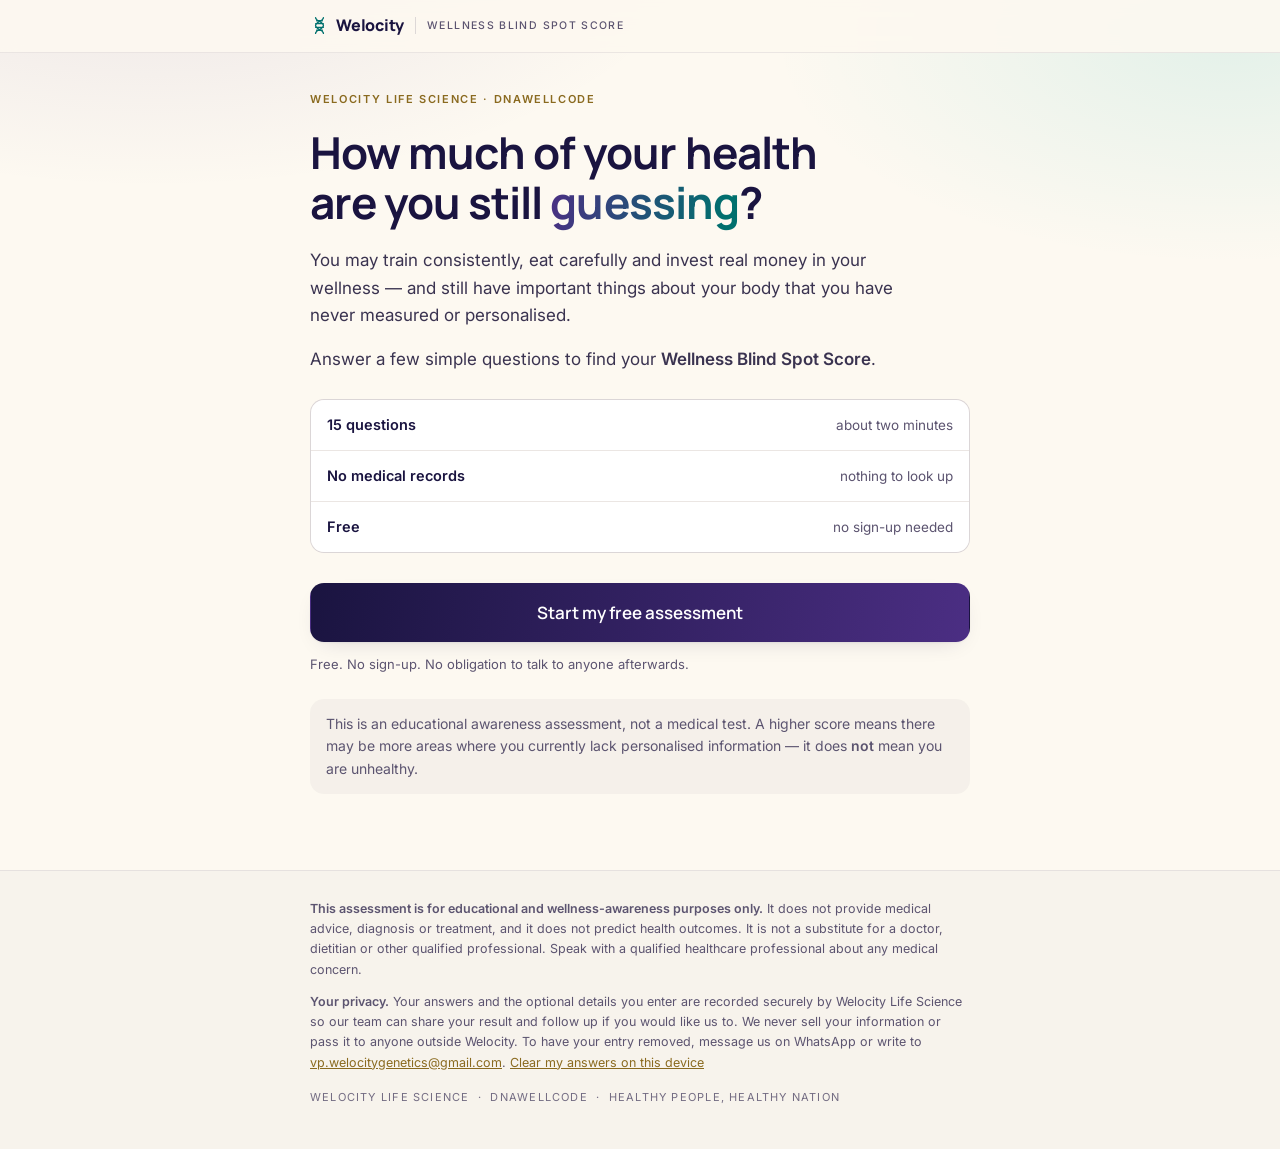
==== index.html @ 04bef615 "Add Welocity-branded Blind Spot Score with Google Sheet capture Rebuild of the Nitro Gym / Breach Ca" ====
<!doctype html>
<html lang="en">
<head>
<meta charset="utf-8">
<meta name="viewport" content="width=device-width, initial-scale=1, viewport-fit=cover">
<meta name="theme-color" content="#1A1440">
<meta name="description" content="A two-minute educational wellness-awareness assessment from Welocity Life Science. Find out how much of your health routine is built for you specifically.">
<meta name="robots" content="noindex">
<title>Wellness Blind Spot Score — Welocity Life Science</title>

<link rel="preconnect" href="https://fonts.googleapis.com">
<link rel="preconnect" href="https://fonts.gstatic.com" crossorigin>
<link href="https://fonts.googleapis.com/css2?family=Manrope:wght@400;500;600;700;800&family=Inter:wght@300;400;500;600&display=swap" rel="stylesheet">
<link rel="stylesheet" href="styles.css">
</head>
<body>

<a class="skip-link" href="#main">Skip to content</a>

<header class="topbar">
  <div class="wrap topbar__in">
    <span class="brand">
      <span class="brand__helix" aria-hidden="true">
        <svg viewBox="0 0 24 24" fill="none" stroke="currentColor" stroke-width="1.6" stroke-linecap="round">
          <path d="M7 2c0 5 10 5 10 10s-10 5-10 10"/>
          <path d="M17 2c0 5-10 5-10 10s10 5 10 10"/>
          <path d="M8.4 6h7.2M7.2 9.5h9.6M7.2 14.5h9.6M8.4 18h7.2"/>
        </svg>
      </span>
      Welocity
    </span>
    <span class="brand__sub">Wellness Blind Spot Score</span>
  </div>
</header>

<main id="main" class="wrap">

  <!-- ============ 1 · LANDING ============ -->
  <section class="screen is-active" id="s-intro" aria-labelledby="intro-h">
    <p class="eyebrow" data-role="event-label">Welocity Life Science &nbsp;·&nbsp; DNAWellCode</p>

    <h1 id="intro-h" class="display">How much of your health<br>are you still <em>guessing</em>?</h1>

    <p class="lede">
      You may train consistently, eat carefully and invest real money in your wellness — and
      still have important things about your body that you have never measured or personalised.
    </p>

    <p class="lede lede--tight">
      Answer a few simple questions to find your <strong>Wellness Blind Spot Score</strong>.
    </p>

    <ul class="facts" role="list">
      <li><span class="facts__k">15 questions</span><span class="facts__v">about two minutes</span></li>
      <li><span class="facts__k">No medical records</span><span class="facts__v">nothing to look up</span></li>
      <li><span class="facts__k">Free</span><span class="facts__v">no sign-up needed</span></li>
    </ul>

    <button class="btn btn--primary btn--lg" type="button" data-action="start">
      Start my free assessment
    </button>

    <p class="microcopy">Free. No sign-up. No obligation to talk to anyone afterwards.</p>

    <p class="note note--intro">
      This is an educational awareness assessment, not a medical test. A higher score means
      there may be more areas where you currently lack personalised information — it does
      <strong>not</strong> mean you are unhealthy.
    </p>
  </section>

  <!-- ============ 2 · DETAILS ============ -->
  <section class="screen" id="s-details" aria-labelledby="details-h" hidden>
    <p class="eyebrow">Before we start</p>
    <h2 id="details-h" class="h2">A few optional details</h2>
    <p class="lede lede--tight">
      Only used to personalise your result and to send it to you if you want it. You can skip
      every one of them.
    </p>

    <form id="details-form" novalidate>
      <div class="field">
        <label class="label" for="f-name">First name <span class="opt">optional</span></label>
        <input class="input" type="text" id="f-name" name="name" autocomplete="given-name"
               maxlength="40" placeholder="e.g. Rhea" enterkeyhint="next">
      </div>

      <div class="field">
        <label class="label" for="f-phone">WhatsApp number <span class="opt">optional</span></label>
        <input class="input" type="tel" id="f-phone" name="phone" autocomplete="tel"
               inputmode="numeric" maxlength="18" placeholder="e.g. 98765 43210" enterkeyhint="next">
        <p class="hint">So our team can send your result and answer questions. We never call unannounced.</p>
      </div>

      <fieldset class="field">
        <legend class="label">Age range <span class="opt">optional</span></legend>
        <div class="chips" id="f-age" role="radiogroup" aria-label="Age range"></div>
      </fieldset>

      <fieldset class="field">
        <legend class="label">What matters most to you right now? <span class="opt">optional</span></legend>
        <div class="chips" id="f-goal" role="radiogroup" aria-label="Primary wellness goal"></div>
      </fieldset>

      <div class="actions">
        <button class="btn btn--primary" type="submit">Continue</button>
        <button class="btn btn--ghost" type="button" data-action="skip-details">Skip</button>
      </div>
    </form>

    <p class="note">We never ask for medical history, conditions or medication.</p>
  </section>

  <!-- ============ 3 · QUESTIONS ============ -->
  <section class="screen" id="s-quiz" aria-labelledby="quiz-h" hidden>
    <h2 id="quiz-h" class="sr-only">Assessment questions</h2>

    <div class="progress">
      <div class="progress__meta">
        <span id="p-count" class="progress__count">1 / 15</span>
        <span id="p-cat" class="progress__cat"></span>
      </div>
      <div class="progress__track" role="progressbar" aria-valuemin="0" aria-valuemax="15"
           aria-valuenow="1" aria-label="Assessment progress" id="p-bar">
        <div class="progress__fill" id="p-fill"></div>
      </div>
    </div>

    <div id="q-host"></div>

    <p class="err" id="q-err" role="alert" hidden>Please choose an option to continue.</p>

    <div class="actions actions--split">
      <button class="btn btn--ghost" type="button" data-action="prev">Back</button>
      <button class="btn btn--primary" type="button" data-action="next">Next</button>
    </div>

    <p class="sr-only" aria-live="polite" id="q-live"></p>
  </section>

  <!-- ============ 4 · RESULT ============ -->
  <section class="screen" id="s-result" aria-labelledby="result-h" hidden>

    <p class="eyebrow">Your result</p>
    <h2 id="result-h" class="h2" data-role="result-heading">Your Wellness Blind Spot Score</h2>

    <div class="score">
      <div class="gauge">
        <svg viewBox="0 0 130 130" role="img" aria-labelledby="gauge-t" class="gauge__svg">
          <title id="gauge-t" data-role="gauge-title">Score</title>
          <circle class="gauge__bg" cx="65" cy="65" r="52" fill="none" stroke-width="9"></circle>
          <circle class="gauge__fg" cx="65" cy="65" r="52" fill="none" stroke-width="9"
                  stroke-linecap="round" id="gauge-arc"></circle>
        </svg>
        <div class="gauge__num">
          <span id="score-num">0</span><span class="gauge__pct">%</span>
        </div>
      </div>

      <div class="score__side">
        <p class="score__band" id="score-band">—</p>
        <p class="score__blurb" id="score-blurb"></p>
      </div>
    </div>

    <p class="note note--strong">
      This score reflects how much <strong>personalised clarity</strong> you currently have —
      not whether you are healthy or unhealthy.
    </p>

    <h3 class="h3">Where your uncertainty is concentrated</h3>
    <p class="sub">Your three largest blind-spot areas, based on your own answers.</p>
    <ul class="cats" id="cat-list" role="list"></ul>

    <details class="disclose">
      <summary>See all six areas and how this was calculated</summary>
      <ul class="cats cats--all" id="cat-all" role="list"></ul>
      <p class="note">
        Every answer carries a published blind-spot value from 0 (fully personalised) to 4
        (entirely unexamined). Your score is your total divided by the maximum possible for the
        questions that applied to you. Questions you marked as not applicable are excluded
        from both sides of that calculation.
      </p>
    </details>

    <section class="turn" aria-labelledby="turn-h">
      <h3 class="h3" id="turn-h">The real question isn't whether you're trying.<br>It's whether your routine actually knows you.</h3>
      <p>
        Two people can follow the same diet and the same programme and get different results.
        Genetics, lifestyle, environment, sleep, stress, age and medical history all play a part.
        Genetics is one factor among several — it influences how you respond, it does not decide
        your outcome.
      </p>
    </section>

    <section class="cta" aria-labelledby="cta-h" id="cta-block">
      <h3 class="h3" id="cta-h">Want to know where to begin?</h3>
      <p>
        Have a free introductory conversation with our team about what your answers suggest.
        Sometimes the honest answer is that you don't need anything further.
      </p>

      <div class="cta__row" id="cta-row">
        <a class="btn btn--wa" id="wa-1" href="#" target="_blank" rel="noopener noreferrer">
          <span class="wa-ico" aria-hidden="true"></span> <span data-role="wa-1-label">Talk to Mumtaz</span>
        </a>
        <a class="btn btn--wa" id="wa-2" href="#" target="_blank" rel="noopener noreferrer">
          <span class="wa-ico" aria-hidden="true"></span> <span data-role="wa-2-label">Talk to Laxman</span>
        </a>
      </div>
      <p class="microcopy">Opens WhatsApp with your score filled in. Free · No obligation.</p>

      <p class="note note--setup" id="wa-unset" hidden>
        <strong>Setup incomplete.</strong> No WhatsApp number has been filled in yet.
        Open <code>script.js</code> and set the numbers in the <code>CONTACTS</code> list
        in the CONFIG block at the top. This message disappears once at least one valid
        number is set.
      </p>

      <p class="note note--minor" id="minor-note" hidden>
        You told us you're under 18. Please ask a parent or guardian to start this
        conversation with you — we don't discuss personalised wellness with minors directly.
      </p>
    </section>

    <div class="actions actions--center">
      <button class="btn btn--ghost" type="button" data-action="retake">Retake assessment</button>
    </div>
  </section>

</main>

<footer class="foot">
  <div class="wrap">
    <p class="foot__legal">
      <strong>This assessment is for educational and wellness-awareness purposes only.</strong>
      It does not provide medical advice, diagnosis or treatment, and it does not predict health
      outcomes. It is not a substitute for a doctor, dietitian or other qualified professional.
      Speak with a qualified healthcare professional about any medical concern.
    </p>
    <p class="foot__legal">
      <strong>Your privacy.</strong> Your answers and the optional details you enter are recorded
      securely by Welocity Life Science so our team can share your result and follow up if you
      would like us to. We never sell your information or pass it to anyone outside Welocity.
      To have your entry removed, message us on WhatsApp or write to
      <a href="mailto:vp.welocitygenetics@gmail.com">vp.welocitygenetics@gmail.com</a>.
      <button class="linkbtn" type="button" data-action="clear">Clear my answers on this device</button>
    </p>
    <p class="foot__brand">Welocity Life Science &nbsp;·&nbsp; DNAWellCode &nbsp;·&nbsp; Healthy People, Healthy Nation</p>
  </div>
</footer>

<script src="script.js"></script>
</body>
</html>
---- styles.css ----
/* ==========================================================================
   Wellness Blind Spot Score — Welocity Life Science
   Palette: deep indigo-violet ink + warm cream + a vivid teal/lime "genomic"
   accent and a premium gold. Deliberately NOT clinical-navy: the Welocity
   content rule is vibrant / premium / intriguing, never clinical-dark.
   Every text pair below was checked against WCAG AA on its own background.
   ========================================================================== */

:root{
  /* ink */
  --ink:#1A1440;          /* deep indigo-violet — headings, primary button   */
  --ink-2:#2A2160;        /* hover state                                     */
  --plum:#4B2E83;         /* gradient partner, decorative                    */

  /* accent */
  --teal:#00A9A5;         /* decorative only — too light for text on cream   */
  --teal-deep:#00706E;    /* AA on white: 5.90:1 — selection, progress, focus*/
  --teal-wash:#E4F7F4;    /* selected-option background                      */
  --lime:#8FD14F;         /* vitality accent, decorative                     */
  --wa:#0B7A4B;           /* WhatsApp green, AA on white: 5.44:1             */
  --wa-hover:#096540;

  /* warm neutrals */
  --cream:#FDF9F1;
  --card:#FFFFFF;
  --charcoal:#231D33;
  --body:#3A3350;
  --muted:#5C5470;        /* AA on cream: 6.77:1                             */
  --gold:#D4A537;         /* decorative                                      */
  --gold-ink:#8A6A1F;     /* AA on cream: 4.78:1 — eyebrows, links           */

  --line:rgba(26,20,64,.14);
  --line-soft:rgba(26,20,64,.08);

  --font-h:'Manrope','Segoe UI',system-ui,-apple-system,sans-serif;
  --font-b:'Inter','Segoe UI',system-ui,-apple-system,sans-serif;

  --r:14px;
  --r-lg:20px;
  --ease:cubic-bezier(.22,.61,.36,1);   /* ease-out, never bounce */
  --t:180ms;
  --shadow:0 1px 2px rgba(26,20,64,.05), 0 8px 24px -12px rgba(26,20,64,.20);
  --shadow-lift:0 2px 4px rgba(26,20,64,.06), 0 18px 40px -20px rgba(26,20,64,.28);

  --wa-ico:url("data:image/svg+xml;utf8,<svg xmlns='http://www.w3.org/2000/svg' viewBox='0 0 24 24'><path d='M12 2a10 10 0 0 0-8.6 15.1L2 22l5-1.3A10 10 0 1 0 12 2Zm5.5 14.1c-.2.6-1.2 1.2-1.7 1.2-.4 0-1 .1-3.3-.8-2.8-1.1-4.5-4-4.7-4.2-.1-.2-1-1.4-1-2.6s.6-1.8.9-2.1c.2-.2.5-.3.7-.3h.5c.2 0 .4 0 .6.5l.8 2c.1.2.1.4 0 .5l-.3.5-.4.4c-.1.1-.3.3-.1.6.2.3.8 1.3 1.7 2.1 1.1 1 2 1.3 2.3 1.4.3.1.4.1.6-.1l.8-1c.2-.2.4-.2.6-.1l2 1c.2.1.4.2.4.3v.7Z'/></svg>");
}

*,*::before,*::after{box-sizing:border-box}
html{-webkit-text-size-adjust:100%}

/* The UA stylesheet gives [hidden] display:none, but ANY author rule that sets
   display beats it — and .btn, .cta__row and .screen all set display. Without
   this, script.js hiding an element (an unconfigured WhatsApp button, the
   consult route for an under-18 visitor) has no visual effect at all. */
[hidden]{display:none !important}
body{
  margin:0;
  background:var(--cream);
  color:var(--charcoal);
  font-family:var(--font-b);
  font-size:16px;
  line-height:1.62;
  -webkit-font-smoothing:antialiased;
  text-rendering:optimizeLegibility;
  /* two very soft brand glows — premium, not clinical */
  background-image:
    radial-gradient(900px 420px at 12% -8%,  rgba(75,46,131,.10), transparent 62%),
    radial-gradient(760px 380px at 96% 4%,   rgba(0,169,165,.10), transparent 60%);
  background-attachment:fixed;
  background-repeat:no-repeat;
}
h1,h2,h3{font-family:var(--font-h);font-weight:700;letter-spacing:-.022em;line-height:1.14;margin:0}
p{margin:0 0 1em}
strong{font-weight:600}
a{color:var(--gold-ink)}

.wrap{width:100%;max-width:660px;margin:0 auto;padding:0 20px}

.sr-only{
  position:absolute;width:1px;height:1px;padding:0;margin:-1px;
  overflow:hidden;clip:rect(0 0 0 0);white-space:nowrap;border:0;
}
.skip-link{
  position:absolute;left:-9999px;top:0;z-index:99;
  background:var(--ink);color:#fff;padding:12px 18px;border-radius:0 0 var(--r) 0;
}
.skip-link:focus{left:0}

/* ---------- topbar ---------- */
.topbar{
  border-bottom:1px solid var(--line-soft);
  background:rgba(253,249,241,.88);
  backdrop-filter:saturate(1.4) blur(10px);
  position:sticky;top:0;z-index:10;
}
.topbar__in{display:flex;align-items:center;gap:11px;padding-top:13px;padding-bottom:13px;flex-wrap:wrap}
.brand{
  display:inline-flex;align-items:center;gap:7px;
  font-family:var(--font-h);font-weight:800;font-size:16px;
  color:var(--ink);letter-spacing:-.015em;
}
.brand__helix{display:inline-flex;width:19px;height:19px;color:var(--teal-deep);flex:none}
.brand__helix svg{width:100%;height:100%}
.brand__sub{
  font-size:10.5px;letter-spacing:.13em;text-transform:uppercase;
  color:var(--muted);font-weight:500;
  padding-left:11px;border-left:1px solid var(--line);
}

/* ---------- screens ---------- */
.screen{display:none;padding:38px 0 56px;animation:rise 260ms var(--ease) both}
.screen.is-active{display:block}
@keyframes rise{from{opacity:0;transform:translateY(8px)}to{opacity:1;transform:none}}

.eyebrow{
  font-size:11px;letter-spacing:.15em;text-transform:uppercase;
  color:var(--gold-ink);font-weight:600;margin:0 0 18px;
}
.display{font-size:clamp(31px,7.6vw,44px);margin:0 0 20px;color:var(--ink)}
/* the one flourish: "guessing" carries the brand gradient */
.display em{
  font-style:normal;
  background:linear-gradient(100deg,var(--plum) 0%,var(--teal-deep) 92%);
  -webkit-background-clip:text;background-clip:text;
  -webkit-text-fill-color:transparent;color:var(--plum);
}
.h2{font-size:clamp(23px,5.2vw,30px);margin:0 0 14px;color:var(--ink)}
.h3{font-size:19px;margin:0 0 10px;color:var(--ink)}
.lede{font-size:17px;color:var(--body);max-width:56ch;margin-bottom:16px}
.lede--tight{margin-bottom:22px}
.sub{color:var(--muted);font-size:14.5px;margin:-4px 0 16px}
.microcopy{font-size:13px;color:var(--muted);margin:12px 0 0}
.hint{font-size:12.5px;color:var(--muted);margin:7px 0 0;line-height:1.5}

/* ---------- facts ---------- */
.facts{
  list-style:none;margin:26px 0 30px;padding:0;display:grid;gap:1px;
  background:var(--line-soft);border:1px solid var(--line-soft);
  border-radius:var(--r);overflow:hidden;
}
.facts li{background:var(--card);padding:13px 16px;display:flex;justify-content:space-between;
  align-items:baseline;gap:14px}
.facts__k{font-weight:600;font-size:14.5px;color:var(--ink)}
.facts__v{font-size:13.5px;color:var(--muted)}

/* ---------- buttons ---------- */
.btn{
  display:inline-flex;align-items:center;justify-content:center;gap:9px;
  font-family:var(--font-h);font-size:16px;font-weight:600;
  padding:15px 26px;border-radius:var(--r);border:1px solid transparent;
  cursor:pointer;text-decoration:none;
  transition:background var(--t) var(--ease), border-color var(--t) var(--ease),
             transform var(--t) var(--ease), box-shadow var(--t) var(--ease);
  min-height:52px;
}
.btn--lg{width:100%;font-size:17px;padding:17px 26px;min-height:58px}
.btn--primary{
  background:linear-gradient(100deg,var(--ink) 0%,var(--plum) 100%);
  color:#fff;box-shadow:var(--shadow);
}
.btn--primary:hover{background:linear-gradient(100deg,var(--ink-2) 0%,#5A3799 100%);
  box-shadow:var(--shadow-lift)}
.btn--primary:active{transform:translateY(1px)}
.btn--ghost{background:transparent;color:var(--ink);border-color:var(--line)}
.btn--ghost:hover{background:rgba(26,20,64,.045);border-color:rgba(26,20,64,.24)}
.btn--wa{background:var(--wa);color:#fff;flex:1 1 auto;min-width:0}
.btn--wa:hover{background:var(--wa-hover)}
.btn[disabled]{opacity:.45;cursor:not-allowed}

.wa-ico{width:18px;height:18px;flex:none;background:#fff;
  -webkit-mask:var(--wa-ico) center/contain no-repeat;mask:var(--wa-ico) center/contain no-repeat}

.actions{display:flex;gap:12px;margin-top:26px;flex-wrap:wrap}
.actions--split{justify-content:space-between}
.actions--split .btn{flex:1 1 0;min-width:130px}
.actions--center{justify-content:center;margin-top:32px}

.linkbtn{background:none;border:0;padding:0;font:inherit;color:var(--gold-ink);
  text-decoration:underline;cursor:pointer}

/* ---------- focus (visible, never removed) ---------- */
:focus-visible{outline:2.5px solid var(--teal-deep);outline-offset:3px;border-radius:6px}

/* ---------- form ---------- */
.field{margin:0 0 24px;border:0;padding:0}
.label{display:block;font-family:var(--font-h);font-weight:600;font-size:15px;
  color:var(--ink);margin-bottom:9px;padding:0}
.opt{font-family:var(--font-b);font-weight:400;font-size:12.5px;color:var(--muted);
  text-transform:none;letter-spacing:0;margin-left:6px}
.input{
  width:100%;padding:14px 16px;font:inherit;color:var(--charcoal);
  background:var(--card);border:1px solid var(--line);border-radius:var(--r);
  transition:border-color var(--t) var(--ease), box-shadow var(--t) var(--ease);
}
.input:hover{border-color:rgba(26,20,64,.26)}
.input:focus{outline:0;border-color:var(--teal-deep);box-shadow:0 0 0 3px rgba(0,112,110,.16)}

.chips{display:flex;flex-wrap:wrap;gap:9px}
.chip{position:relative}
.chip input{position:absolute;opacity:0;width:100%;height:100%;margin:0;cursor:pointer}
.chip span{
  display:block;padding:11px 16px;border:1px solid var(--line);border-radius:999px;
  background:var(--card);font-size:14.5px;color:var(--charcoal);
  transition:border-color var(--t) var(--ease), background var(--t) var(--ease),
             color var(--t) var(--ease);
}
.chip input:hover + span{border-color:rgba(26,20,64,.3)}
.chip input:checked + span{background:var(--ink);border-color:var(--ink);color:#fff;font-weight:500}
.chip input:focus-visible + span{outline:2.5px solid var(--teal-deep);outline-offset:3px}

/* ---------- progress ---------- */
.progress{margin:0 0 26px}
.progress__meta{display:flex;justify-content:space-between;align-items:baseline;
  gap:14px;margin-bottom:9px}
.progress__count{font-family:var(--font-h);font-weight:700;font-size:13px;color:var(--ink);
  font-variant-numeric:tabular-nums}
.progress__cat{font-size:11px;letter-spacing:.12em;text-transform:uppercase;color:var(--muted)}
.progress__track{height:5px;background:rgba(26,20,64,.09);border-radius:999px;overflow:hidden}
.progress__fill{height:100%;width:0;border-radius:999px;
  background:linear-gradient(90deg,var(--plum),var(--teal));
  transition:width 320ms var(--ease)}

/* ---------- question ---------- */
.q{animation:rise 220ms var(--ease) both}
.q__text{font-family:var(--font-h);font-weight:700;font-size:clamp(20px,4.6vw,25px);
  line-height:1.26;color:var(--ink);margin:0 0 20px;letter-spacing:-.018em}
.opts{display:grid;gap:10px;margin:0;padding:0;border:0}
.opt-row{position:relative;display:block}
.opt-row input{position:absolute;opacity:0;width:100%;height:100%;margin:0;cursor:pointer}
.opt-row span{
  display:flex;align-items:center;gap:13px;
  padding:16px 18px;background:var(--card);
  border:1px solid var(--line);border-radius:var(--r);
  font-size:15.5px;line-height:1.42;color:var(--charcoal);
  transition:border-color var(--t) var(--ease), background var(--t) var(--ease),
             box-shadow var(--t) var(--ease);
}
.opt-row span::before{
  content:"";flex:none;width:20px;height:20px;border-radius:50%;
  border:1.5px solid rgba(26,20,64,.3);
  transition:border-color var(--t) var(--ease), box-shadow var(--t) var(--ease),
             background var(--t) var(--ease);
}
.opt-row input:hover + span{border-color:rgba(26,20,64,.3);background:#fff}
.opt-row input:checked + span{
  border-color:var(--teal-deep);background:var(--teal-wash);
  box-shadow:inset 0 0 0 1px var(--teal-deep);
}
.opt-row input:checked + span::before{
  border-color:var(--teal-deep);background:var(--teal-deep);
  box-shadow:inset 0 0 0 3.5px #fff;
}
.opt-row input:focus-visible + span{outline:2.5px solid var(--teal-deep);outline-offset:3px}

.err{color:#9B2C2C;font-size:14.5px;font-weight:500;margin:14px 0 0}

/* ---------- result ---------- */
.score{display:flex;align-items:center;gap:24px;flex-wrap:wrap;
  background:var(--card);border:1px solid var(--line-soft);border-radius:var(--r-lg);
  padding:26px;box-shadow:var(--shadow);margin:0 0 18px}
.gauge{position:relative;width:150px;height:150px;flex:none}
.gauge__svg{width:100%;height:100%;transform:rotate(-90deg)}
.gauge__bg{stroke:rgba(26,20,64,.1)}
.gauge__fg{stroke:var(--teal-deep);stroke-dasharray:326.7;stroke-dashoffset:326.7;
  transition:stroke-dashoffset 1100ms var(--ease), stroke 400ms var(--ease)}
.gauge__num{position:absolute;inset:0;display:flex;align-items:center;justify-content:center;
  font-family:var(--font-h);font-weight:800;font-size:38px;color:var(--ink);
  font-variant-numeric:tabular-nums;letter-spacing:-.03em}
.gauge__pct{font-size:20px;font-weight:600;margin-left:2px;color:var(--muted)}
.score__side{flex:1 1 220px;min-width:0}
.score__band{font-family:var(--font-h);font-weight:800;font-size:19px;color:var(--ink);
  margin:0 0 7px;line-height:1.2}
.score__blurb{margin:0;font-size:15px;color:var(--body);line-height:1.55}

/* ---------- categories ---------- */
.cats{list-style:none;margin:0 0 8px;padding:0;display:grid;gap:11px}
.cat{background:var(--card);border:1px solid var(--line-soft);border-radius:var(--r);
  padding:15px 17px}
.cat__top{display:flex;justify-content:space-between;align-items:baseline;gap:12px;margin-bottom:9px}
.cat__name{font-family:var(--font-h);font-weight:600;font-size:15px;color:var(--ink)}
.cat__val{font-size:13px;color:var(--muted);font-variant-numeric:tabular-nums;white-space:nowrap}
.cat__track{height:6px;background:rgba(26,20,64,.09);border-radius:999px;overflow:hidden}
.cat__fill{height:100%;width:0;border-radius:999px;
  background:linear-gradient(90deg,var(--teal-deep),var(--plum));
  transition:width 800ms var(--ease)}
.cat__note{font-size:13.5px;color:var(--muted);margin:9px 0 0;line-height:1.5}
.cats--all{margin-top:14px}

.disclose{margin:6px 0 30px;border-top:1px solid var(--line-soft);padding-top:14px}
.disclose summary{cursor:pointer;font-size:14.5px;color:var(--gold-ink);font-weight:500;
  padding:4px 0;list-style-position:outside}
.disclose summary:hover{text-decoration:underline}

/* ---------- notes ---------- */
.note{font-size:14px;color:var(--muted);line-height:1.6;margin:16px 0 0;
  padding:14px 16px;background:rgba(26,20,64,.035);border-radius:var(--r)}
.note--intro{margin-top:24px}
.note--strong{color:var(--body);background:var(--teal-wash);margin-bottom:30px}
.note--minor{background:#FDF6E7;color:#6B5423;margin-top:16px}
.note--setup{background:#FDECEC;color:#8A2B2B;margin-top:16px}
.note--setup code{font-family:ui-monospace,'Consolas',monospace;font-size:12.5px;
  background:rgba(138,43,43,.1);padding:1px 5px;border-radius:5px}

/* ---------- turn + cta ---------- */
.turn{margin:34px 0 0;padding:26px;border-radius:var(--r-lg);color:#EDE9F7;
  background:linear-gradient(135deg,var(--ink) 0%,var(--plum) 78%,#5B3A96 100%);
  box-shadow:var(--shadow-lift);position:relative;overflow:hidden}
/* faint helix watermark — intrigue without clutter */
.turn::after{
  content:"";position:absolute;right:-26px;top:-26px;width:190px;height:190px;
  opacity:.13;pointer-events:none;
  background:url("data:image/svg+xml;utf8,<svg xmlns='http://www.w3.org/2000/svg' viewBox='0 0 24 24' fill='none' stroke='%23FFFFFF' stroke-width='1' stroke-linecap='round'><path d='M7 2c0 5 10 5 10 10s-10 5-10 10'/><path d='M17 2c0 5-10 5-10 10s10 5 10 10'/><path d='M8.4 6h7.2M7.2 9.5h9.6M7.2 14.5h9.6M8.4 18h7.2'/></svg>") center/contain no-repeat;
}
.turn .h3{color:#fff;font-size:20px;line-height:1.3;margin-bottom:12px;position:relative}
.turn p{margin:0;font-size:15px;color:#CFC7E6;line-height:1.62;position:relative}

.cta{margin:22px 0 0;padding:26px;background:var(--card);border:1px solid var(--line-soft);
  border-radius:var(--r-lg);box-shadow:var(--shadow)}
.cta p{font-size:15px;color:var(--body)}
.cta__row{display:flex;gap:11px;margin-top:18px;flex-wrap:wrap}

/* ---------- footer ---------- */
.foot{border-top:1px solid var(--line-soft);padding:28px 0 42px;margin-top:20px;
  background:rgba(26,20,64,.025)}
.foot__legal{font-size:12.5px;line-height:1.62;color:var(--muted);margin:0 0 12px}
.foot__brand{font-size:11px;letter-spacing:.11em;text-transform:uppercase;
  color:rgba(92,84,112,.85);margin:16px 0 0}

/* ---------- responsive ---------- */
@media (max-width:520px){
  .score{padding:20px;gap:18px;justify-content:center;text-align:center}
  .gauge{width:132px;height:132px}
  .score__side{flex-basis:100%;text-align:center}
  .cta__row{flex-direction:column}
  .btn--wa{width:100%}
  .actions--split .btn{min-width:0}
  .brand__sub{padding-left:0;border-left:0}
}
@media (min-width:900px){
  .wrap{max-width:700px}
}

/* ---------- reduced motion ---------- */
@media (prefers-reduced-motion:reduce){
  *,*::before,*::after{
    animation-duration:.01ms !important;animation-iteration-count:1 !important;
    transition-duration:.01ms !important;scroll-behavior:auto !important;
  }
}
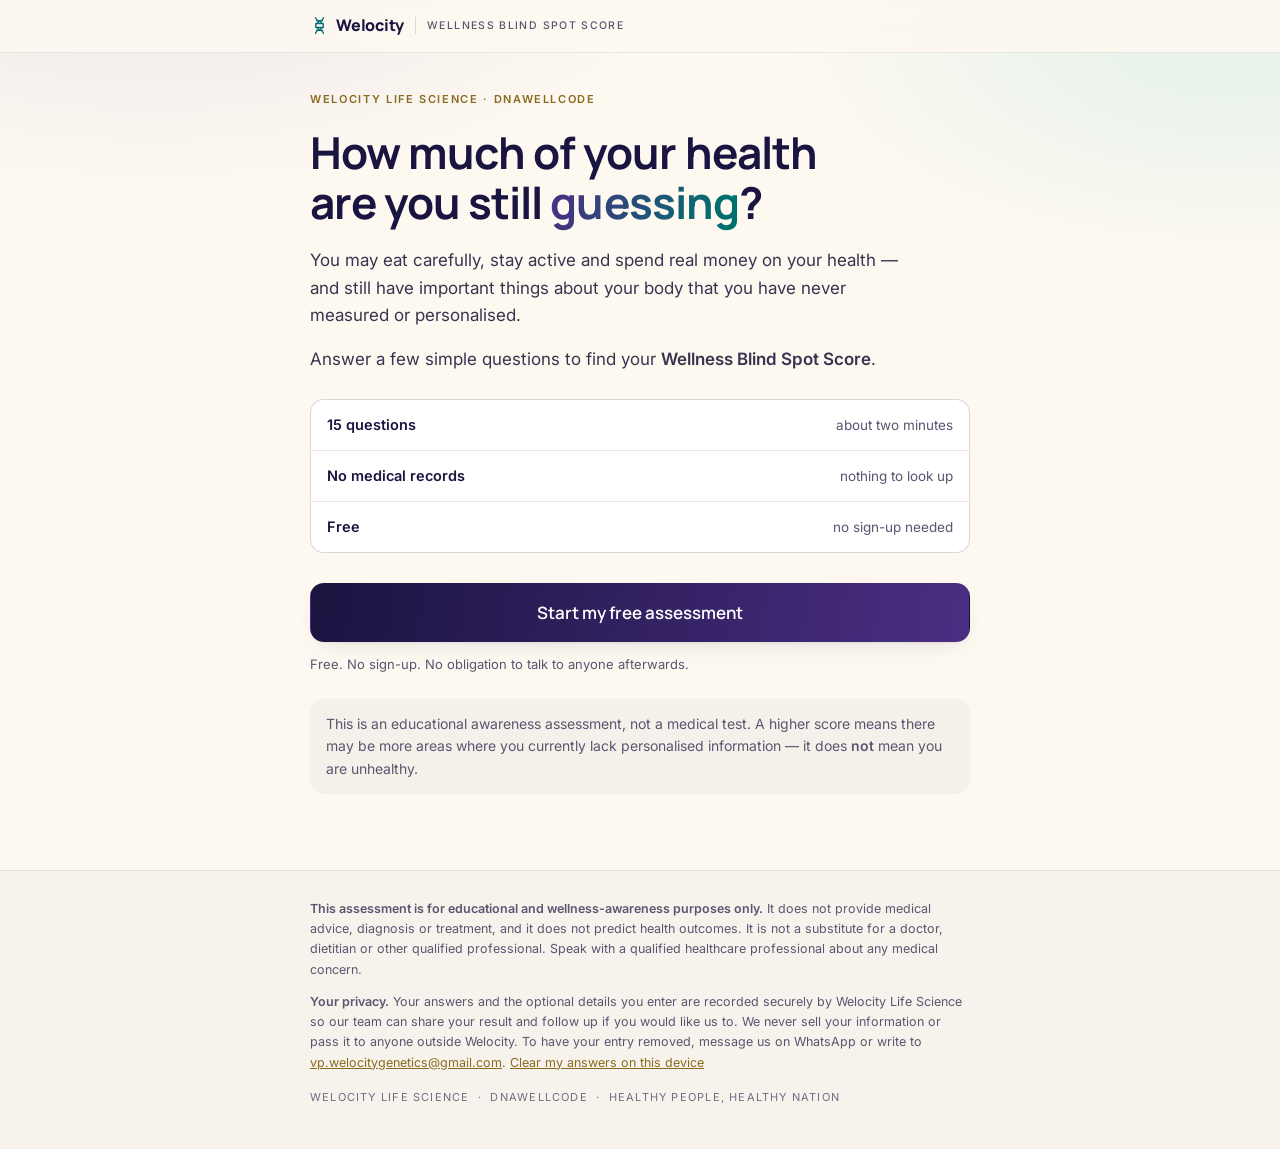
==== commit 35dd3b0c: "Rewrite the question set for a general audience The Nitro Gym set assumed a trainer and a training p" ====
--- a/index.html
+++ b/index.html
@@ -7,6 +7,8 @@
 <meta name="description" content="A two-minute educational wellness-awareness assessment from Welocity Life Science. Find out how much of your health routine is built for you specifically.">
 <meta name="robots" content="noindex">
 <title>Wellness Blind Spot Score — Welocity Life Science</title>
+
+<link rel="icon" href="data:image/svg+xml,%3Csvg xmlns='http://www.w3.org/2000/svg' viewBox='0 0 24 24' fill='none' stroke='%231A1440' stroke-width='1.8' stroke-linecap='round'%3E%3Cpath d='M7 2c0 5 10 5 10 10s-10 5-10 10'/%3E%3Cpath d='M17 2c0 5-10 5-10 10s10 5 10 10'/%3E%3Cpath d='M8.4 6h7.2M7.2 9.5h9.6M7.2 14.5h9.6M8.4 18h7.2'/%3E%3C/svg%3E">
 
 <link rel="preconnect" href="https://fonts.googleapis.com">
 <link rel="preconnect" href="https://fonts.gstatic.com" crossorigin>
@@ -42,8 +44,8 @@
     <h1 id="intro-h" class="display">How much of your health<br>are you still <em>guessing</em>?</h1>
 
     <p class="lede">
-      You may train consistently, eat carefully and invest real money in your wellness — and
-      still have important things about your body that you have never measured or personalised.
+      You may eat carefully, stay active and spend real money on your health — and still
+      have important things about your body that you have never measured or personalised.
     </p>
 
     <p class="lede lede--tight">
@@ -186,8 +188,8 @@
     <section class="turn" aria-labelledby="turn-h">
       <h3 class="h3" id="turn-h">The real question isn't whether you're trying.<br>It's whether your routine actually knows you.</h3>
       <p>
-        Two people can follow the same diet and the same programme and get different results.
-        Genetics, lifestyle, environment, sleep, stress, age and medical history all play a part.
+        Two people can eat the same food, follow the same advice and get completely different
+        results. Genetics, lifestyle, environment, sleep, stress, age and medical history all play a part.
         Genetics is one factor among several — it influences how you respond, it does not decide
         your outcome.
       </p>
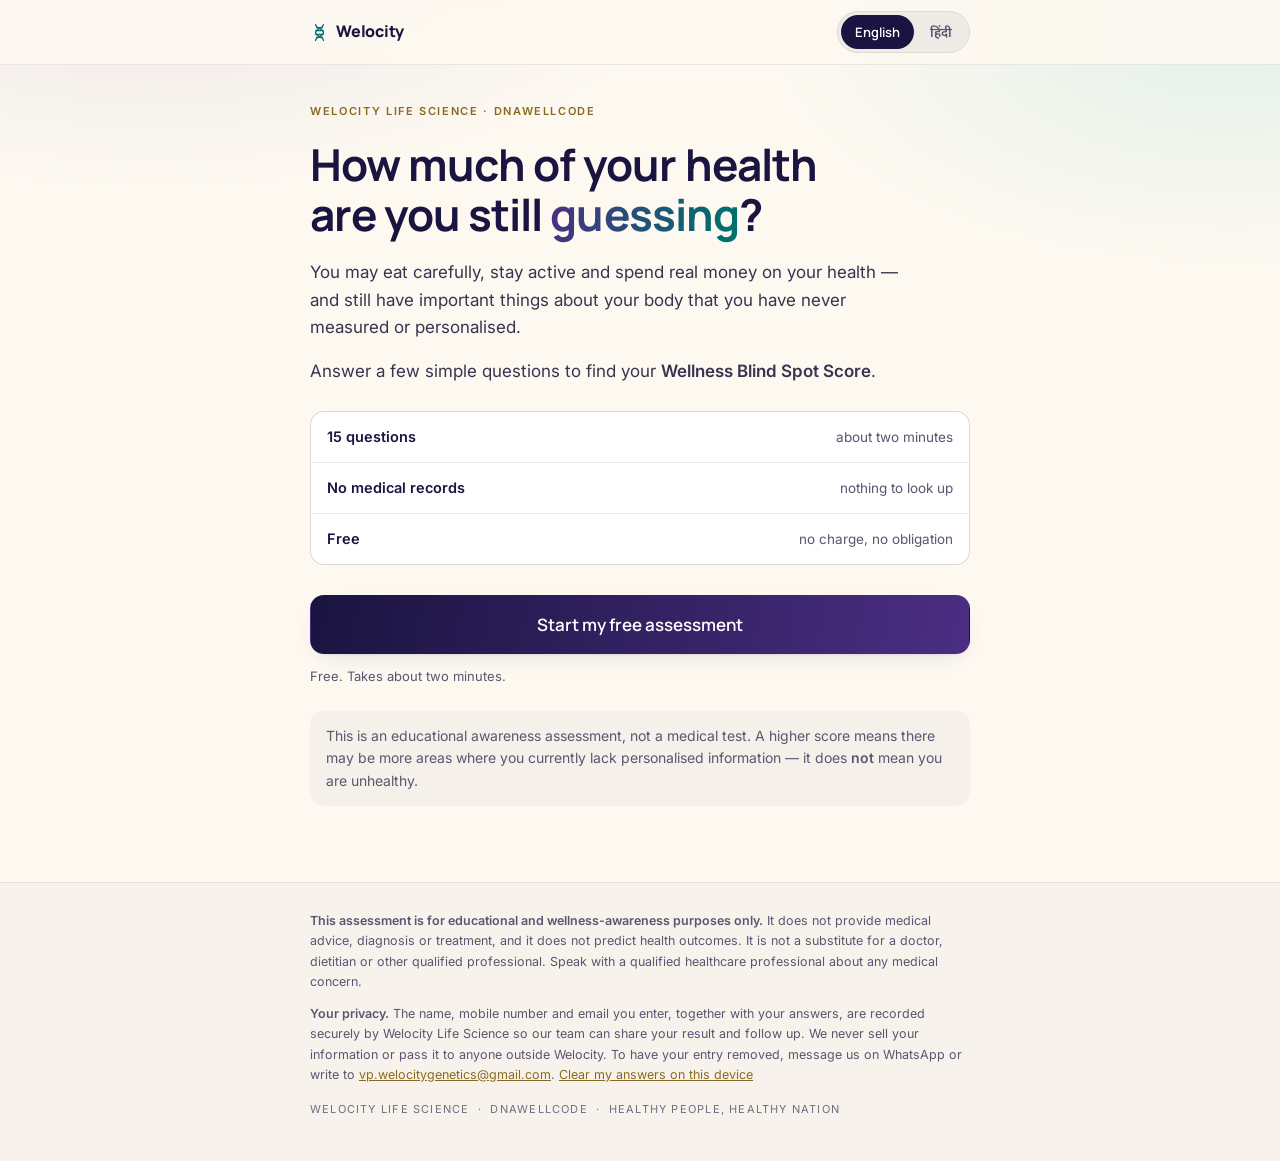
==== commit 1a1b962a: "Add Hindi translation and make contact details mandatory Two changes for the exhibition floor.  BILI" ====
--- a/index.html
+++ b/index.html
@@ -12,12 +12,12 @@
 
 <link rel="preconnect" href="https://fonts.googleapis.com">
 <link rel="preconnect" href="https://fonts.gstatic.com" crossorigin>
-<link href="https://fonts.googleapis.com/css2?family=Manrope:wght@400;500;600;700;800&family=Inter:wght@300;400;500;600&display=swap" rel="stylesheet">
+<link href="https://fonts.googleapis.com/css2?family=Manrope:wght@400;500;600;700;800&family=Inter:wght@300;400;500;600&family=Noto+Sans+Devanagari:wght@400;500;600;700&display=swap" rel="stylesheet">
 <link rel="stylesheet" href="styles.css">
 </head>
 <body>
 
-<a class="skip-link" href="#main">Skip to content</a>
+<a class="skip-link" href="#main" data-i18n="skipLink">Skip to content</a>
 
 <header class="topbar">
   <div class="wrap topbar__in">
@@ -31,7 +31,11 @@
       </span>
       Welocity
     </span>
-    <span class="brand__sub">Wellness Blind Spot Score</span>
+
+    <div class="langsw" role="group" id="langsw" aria-label="Language / भाषा">
+      <button class="langsw__btn is-on" type="button" data-lang="en" aria-pressed="true">English</button>
+      <button class="langsw__btn" type="button" data-lang="hi" aria-pressed="false">हिंदी</button>
+    </div>
   </div>
 </header>
 
@@ -41,30 +45,30 @@
   <section class="screen is-active" id="s-intro" aria-labelledby="intro-h">
     <p class="eyebrow" data-role="event-label">Welocity Life Science &nbsp;·&nbsp; DNAWellCode</p>
 
-    <h1 id="intro-h" class="display">How much of your health<br>are you still <em>guessing</em>?</h1>
-
-    <p class="lede">
+    <h1 id="intro-h" class="display" data-i18n-html="introH">How much of your health<br>are you still <em>guessing</em>?</h1>
+
+    <p class="lede" data-i18n="introLede">
       You may eat carefully, stay active and spend real money on your health — and still
       have important things about your body that you have never measured or personalised.
     </p>
 
-    <p class="lede lede--tight">
+    <p class="lede lede--tight" data-i18n-html="introLede2">
       Answer a few simple questions to find your <strong>Wellness Blind Spot Score</strong>.
     </p>
 
     <ul class="facts" role="list">
-      <li><span class="facts__k">15 questions</span><span class="facts__v">about two minutes</span></li>
-      <li><span class="facts__k">No medical records</span><span class="facts__v">nothing to look up</span></li>
-      <li><span class="facts__k">Free</span><span class="facts__v">no sign-up needed</span></li>
+      <li><span class="facts__k" data-i18n="fact1k">15 questions</span><span class="facts__v" data-i18n="fact1v">about two minutes</span></li>
+      <li><span class="facts__k" data-i18n="fact2k">No medical records</span><span class="facts__v" data-i18n="fact2v">nothing to look up</span></li>
+      <li><span class="facts__k" data-i18n="fact3k">Free</span><span class="facts__v" data-i18n="fact3v">no charge, no obligation</span></li>
     </ul>
 
-    <button class="btn btn--primary btn--lg" type="button" data-action="start">
+    <button class="btn btn--primary btn--lg" type="button" data-action="start" data-i18n="startBtn">
       Start my free assessment
     </button>
 
-    <p class="microcopy">Free. No sign-up. No obligation to talk to anyone afterwards.</p>
-
-    <p class="note note--intro">
+    <p class="microcopy" data-i18n="introMicro">Free. Takes about two minutes.</p>
+
+    <p class="note note--intro" data-i18n-html="introNote">
       This is an educational awareness assessment, not a medical test. A higher score means
       there may be more areas where you currently lack personalised information — it does
       <strong>not</strong> mean you are unhealthy.
@@ -73,44 +77,57 @@
 
   <!-- ============ 2 · DETAILS ============ -->
   <section class="screen" id="s-details" aria-labelledby="details-h" hidden>
-    <p class="eyebrow">Before we start</p>
-    <h2 id="details-h" class="h2">A few optional details</h2>
-    <p class="lede lede--tight">
-      Only used to personalise your result and to send it to you if you want it. You can skip
-      every one of them.
+    <p class="eyebrow" data-i18n="detailsEyebrow">Before we start</p>
+    <h2 id="details-h" class="h2" data-i18n="detailsH">Your details</h2>
+    <p class="lede lede--tight" data-i18n="detailsLede">
+      We need these so our team can share your result with you and answer your questions
+      afterwards. They are not shown to anyone else.
     </p>
 
     <form id="details-form" novalidate>
       <div class="field">
-        <label class="label" for="f-name">First name <span class="opt">optional</span></label>
-        <input class="input" type="text" id="f-name" name="name" autocomplete="given-name"
-               maxlength="40" placeholder="e.g. Rhea" enterkeyhint="next">
+        <label class="label" for="f-name" data-i18n="labelName">Full name</label>
+        <input class="input" type="text" id="f-name" name="name" autocomplete="name"
+               maxlength="60" placeholder="e.g. Rhea Sharma" enterkeyhint="next"
+               required aria-required="true" aria-describedby="e-name">
+        <p class="fielderr" id="e-name" role="alert" hidden></p>
       </div>
 
       <div class="field">
-        <label class="label" for="f-phone">WhatsApp number <span class="opt">optional</span></label>
+        <label class="label" for="f-phone" data-i18n="labelPhone">Mobile number</label>
         <input class="input" type="tel" id="f-phone" name="phone" autocomplete="tel"
-               inputmode="numeric" maxlength="18" placeholder="e.g. 98765 43210" enterkeyhint="next">
-        <p class="hint">So our team can send your result and answer questions. We never call unannounced.</p>
+               inputmode="numeric" maxlength="18" placeholder="e.g. 98765 43210" enterkeyhint="next"
+               required aria-required="true" aria-describedby="e-phone">
+        <p class="fielderr" id="e-phone" role="alert" hidden></p>
+      </div>
+
+      <div class="field">
+        <label class="label" for="f-email" data-i18n="labelEmail">Email address</label>
+        <input class="input" type="email" id="f-email" name="email" autocomplete="email"
+               maxlength="80" placeholder="e.g. rhea@example.com" enterkeyhint="next"
+               required aria-required="true" aria-describedby="e-email">
+        <p class="fielderr" id="e-email" role="alert" hidden></p>
       </div>
 
       <fieldset class="field">
-        <legend class="label">Age range <span class="opt">optional</span></legend>
+        <legend class="label"><span data-i18n="labelAge">Age range</span> <span class="opt" data-i18n="optional">optional</span></legend>
         <div class="chips" id="f-age" role="radiogroup" aria-label="Age range"></div>
       </fieldset>
 
       <fieldset class="field">
-        <legend class="label">What matters most to you right now? <span class="opt">optional</span></legend>
+        <legend class="label"><span data-i18n="labelGoal">What matters most to you right now?</span> <span class="opt" data-i18n="optional">optional</span></legend>
         <div class="chips" id="f-goal" role="radiogroup" aria-label="Primary wellness goal"></div>
       </fieldset>
 
       <div class="actions">
-        <button class="btn btn--primary" type="submit">Continue</button>
-        <button class="btn btn--ghost" type="button" data-action="skip-details">Skip</button>
+        <button class="btn btn--primary btn--lg" type="submit" data-i18n="detailsContinue">Continue to the questions</button>
       </div>
     </form>
 
-    <p class="note">We never ask for medical history, conditions or medication.</p>
+    <p class="note" data-i18n="detailsNote">
+      We never ask for medical history, conditions or medication. Your details are used only
+      by Welocity to share your result and follow up — never sold or passed to anyone else.
+    </p>
   </section>
 
   <!-- ============ 3 · QUESTIONS ============ -->
@@ -130,11 +147,11 @@
 
     <div id="q-host"></div>
 
-    <p class="err" id="q-err" role="alert" hidden>Please choose an option to continue.</p>
+    <p class="err" id="q-err" role="alert" hidden data-i18n="qErr">Please choose an option to continue.</p>
 
     <div class="actions actions--split">
-      <button class="btn btn--ghost" type="button" data-action="prev">Back</button>
-      <button class="btn btn--primary" type="button" data-action="next">Next</button>
+      <button class="btn btn--ghost" type="button" data-action="prev" data-i18n="backBtn">Back</button>
+      <button class="btn btn--primary" type="button" data-action="next" data-i18n="nextBtn">Next</button>
     </div>
 
     <p class="sr-only" aria-live="polite" id="q-live"></p>
@@ -143,7 +160,7 @@
   <!-- ============ 4 · RESULT ============ -->
   <section class="screen" id="s-result" aria-labelledby="result-h" hidden>
 
-    <p class="eyebrow">Your result</p>
+    <p class="eyebrow" data-i18n="resultEyebrow">Your result</p>
     <h2 id="result-h" class="h2" data-role="result-heading">Your Wellness Blind Spot Score</h2>
 
     <div class="score">
@@ -165,19 +182,19 @@
       </div>
     </div>
 
-    <p class="note note--strong">
+    <p class="note note--strong" data-i18n-html="resultNote">
       This score reflects how much <strong>personalised clarity</strong> you currently have —
       not whether you are healthy or unhealthy.
     </p>
 
-    <h3 class="h3">Where your uncertainty is concentrated</h3>
-    <p class="sub">Your three largest blind-spot areas, based on your own answers.</p>
+    <h3 class="h3" data-i18n="resultCatsH">Where your uncertainty is concentrated</h3>
+    <p class="sub" data-i18n="resultCatsSub">Your three largest blind-spot areas, based on your own answers.</p>
     <ul class="cats" id="cat-list" role="list"></ul>
 
     <details class="disclose">
-      <summary>See all six areas and how this was calculated</summary>
+      <summary data-i18n="discloseSummary">See all six areas and how this was calculated</summary>
       <ul class="cats cats--all" id="cat-all" role="list"></ul>
-      <p class="note">
+      <p class="note" data-i18n="discloseNote">
         Every answer carries a published blind-spot value from 0 (fully personalised) to 4
         (entirely unexamined). Your score is your total divided by the maximum possible for the
         questions that applied to you. Questions you marked as not applicable are excluded
@@ -186,8 +203,8 @@
     </details>
 
     <section class="turn" aria-labelledby="turn-h">
-      <h3 class="h3" id="turn-h">The real question isn't whether you're trying.<br>It's whether your routine actually knows you.</h3>
-      <p>
+      <h3 class="h3" id="turn-h" data-i18n-html="turnH">The real question isn't whether you're trying.<br>It's whether your routine actually knows you.</h3>
+      <p data-i18n="turnP">
         Two people can eat the same food, follow the same advice and get completely different
         results. Genetics, lifestyle, environment, sleep, stress, age and medical history all play a part.
         Genetics is one factor among several — it influences how you respond, it does not decide
@@ -196,8 +213,8 @@
     </section>
 
     <section class="cta" aria-labelledby="cta-h" id="cta-block">
-      <h3 class="h3" id="cta-h">Want to know where to begin?</h3>
-      <p>
+      <h3 class="h3" id="cta-h" data-i18n="ctaH">Want to know where to begin?</h3>
+      <p data-i18n="ctaP">
         Have a free introductory conversation with our team about what your answers suggest.
         Sometimes the honest answer is that you don't need anything further.
       </p>
@@ -210,23 +227,22 @@
           <span class="wa-ico" aria-hidden="true"></span> <span data-role="wa-2-label">Talk to Laxman</span>
         </a>
       </div>
-      <p class="microcopy">Opens WhatsApp with your score filled in. Free · No obligation.</p>
+      <p class="microcopy" data-i18n="ctaMicro">Opens WhatsApp with your score filled in. Free · No obligation.</p>
 
       <p class="note note--setup" id="wa-unset" hidden>
         <strong>Setup incomplete.</strong> No WhatsApp number has been filled in yet.
         Open <code>script.js</code> and set the numbers in the <code>CONTACTS</code> list
-        in the CONFIG block at the top. This message disappears once at least one valid
-        number is set.
-      </p>
-
-      <p class="note note--minor" id="minor-note" hidden>
+        in the CONFIG block at the top.
+      </p>
+
+      <p class="note note--minor" id="minor-note" hidden data-i18n="minorNote">
         You told us you're under 18. Please ask a parent or guardian to start this
         conversation with you — we don't discuss personalised wellness with minors directly.
       </p>
     </section>
 
     <div class="actions actions--center">
-      <button class="btn btn--ghost" type="button" data-action="retake">Retake assessment</button>
+      <button class="btn btn--ghost" type="button" data-action="retake" data-i18n="retakeBtn">Retake assessment</button>
     </div>
   </section>
 
@@ -234,19 +250,19 @@
 
 <footer class="foot">
   <div class="wrap">
-    <p class="foot__legal">
+    <p class="foot__legal" data-i18n-html="footLegal1">
       <strong>This assessment is for educational and wellness-awareness purposes only.</strong>
       It does not provide medical advice, diagnosis or treatment, and it does not predict health
       outcomes. It is not a substitute for a doctor, dietitian or other qualified professional.
       Speak with a qualified healthcare professional about any medical concern.
     </p>
     <p class="foot__legal">
-      <strong>Your privacy.</strong> Your answers and the optional details you enter are recorded
-      securely by Welocity Life Science so our team can share your result and follow up if you
-      would like us to. We never sell your information or pass it to anyone outside Welocity.
-      To have your entry removed, message us on WhatsApp or write to
+      <span data-i18n-html="footLegal2"><strong>Your privacy.</strong> The name, mobile number and email you enter, together with
+      your answers, are recorded securely by Welocity Life Science so our team can share your
+      result and follow up. We never sell your information or pass it to anyone outside Welocity.
+      To have your entry removed, message us on WhatsApp or write to</span>
       <a href="mailto:vp.welocitygenetics@gmail.com">vp.welocitygenetics@gmail.com</a>.
-      <button class="linkbtn" type="button" data-action="clear">Clear my answers on this device</button>
+      <button class="linkbtn" type="button" data-action="clear" data-i18n="clearBtn">Clear my answers on this device</button>
     </p>
     <p class="foot__brand">Welocity Life Science &nbsp;·&nbsp; DNAWellCode &nbsp;·&nbsp; Healthy People, Healthy Nation</p>
   </div>
--- a/styles.css
+++ b/styles.css
@@ -32,8 +32,8 @@
   --line:rgba(26,20,64,.14);
   --line-soft:rgba(26,20,64,.08);
 
-  --font-h:'Manrope','Segoe UI',system-ui,-apple-system,sans-serif;
-  --font-b:'Inter','Segoe UI',system-ui,-apple-system,sans-serif;
+  --font-h:'Manrope','Noto Sans Devanagari','Segoe UI',system-ui,-apple-system,sans-serif;
+  --font-b:'Inter','Noto Sans Devanagari','Segoe UI',system-ui,-apple-system,sans-serif;
 
   --r:14px;
   --r-lg:20px;
@@ -93,7 +93,7 @@
   backdrop-filter:saturate(1.4) blur(10px);
   position:sticky;top:0;z-index:10;
 }
-.topbar__in{display:flex;align-items:center;gap:11px;padding-top:13px;padding-bottom:13px;flex-wrap:wrap}
+.topbar__in{display:flex;align-items:center;gap:11px;padding-top:11px;padding-bottom:11px}
 .brand{
   display:inline-flex;align-items:center;gap:7px;
   font-family:var(--font-h);font-weight:800;font-size:16px;
@@ -106,6 +106,34 @@
   color:var(--muted);font-weight:500;
   padding-left:11px;border-left:1px solid var(--line);
 }
+
+/* ---------- language switch ---------- */
+.langsw{display:inline-flex;margin-left:auto;background:rgba(26,20,64,.06);
+  border:1px solid var(--line-soft);border-radius:999px;padding:3px;gap:2px}
+.langsw__btn{
+  font-family:var(--font-h);font-size:13px;font-weight:600;line-height:1;
+  padding:8px 14px;border:0;border-radius:999px;background:transparent;
+  color:var(--muted);cursor:pointer;min-height:34px;
+  transition:background var(--t) var(--ease), color var(--t) var(--ease);
+}
+.langsw__btn:hover{color:var(--ink)}
+.langsw__btn.is-on{background:var(--ink);color:#fff}
+.langsw__btn:focus-visible{outline:2.5px solid var(--teal-deep);outline-offset:2px}
+
+/* ---------- required-field errors ---------- */
+.fielderr{color:#9B2C2C;font-size:13.5px;font-weight:500;margin:7px 0 0;line-height:1.45}
+.input[aria-invalid="true"]{border-color:#9B2C2C;background:#FFF8F8}
+.input[aria-invalid="true"]:focus{border-color:#9B2C2C;box-shadow:0 0 0 3px rgba(155,44,44,.14)}
+
+/* ---------- Devanagari sits lower and needs more room than Latin ---------- */
+.lang-hi{line-height:1.72}
+.lang-hi .display{line-height:1.26;letter-spacing:-.005em}
+.lang-hi .h2,.lang-hi .h3{line-height:1.32;letter-spacing:-.004em}
+.lang-hi .q__text{line-height:1.44;letter-spacing:-.002em}
+.lang-hi .opt-row span{line-height:1.5}
+.lang-hi .chip span,.lang-hi .langsw__btn{line-height:1.35}
+.lang-hi .progress__cat{letter-spacing:.04em;text-transform:none}
+.lang-hi .eyebrow{letter-spacing:.06em}
 
 /* ---------- screens ---------- */
 .screen{display:none;padding:38px 0 56px;animation:rise 260ms var(--ease) both}
